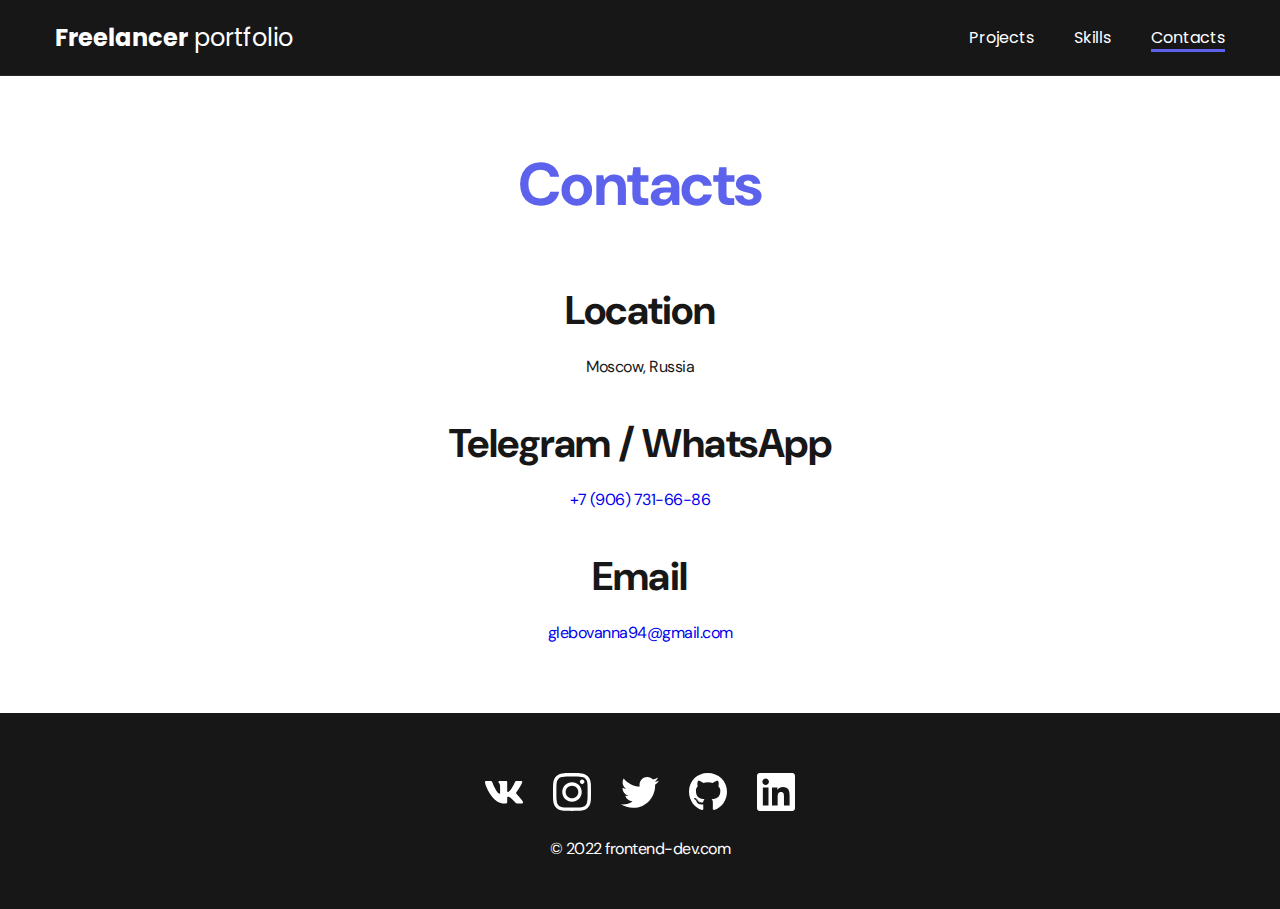
==== contacts.html @ 00a55a46 "add layout for contacts" ====
<!DOCTYPE html>
<html lang="en">
<head>
    <meta charset="UTF-8">
    <meta http-equiv="X-UA-Compatible" content="IE=edge">
    <meta name="viewport" content="width=device-width, initial-scale=1.0">
    <title>Freelancer portfolio</title>
    <link rel="stylesheet" href="./css/main.css">
</head>
<body>
    <nav class="nav">
        <div class="container">
            <div class="nav-row">
                <a href="./index.html" class="logo"><strong>Freelancer</strong> portfolio</a>
                <ul class="nav-list">
                    <li class="nav-list__item"><a href="./index.html" class="nav-list__link">Projects</a></li>
                    <li class="nav-list__item"><a href="./skills.html" class="nav-list__link">Skills</a></li>
                    <li class="nav-list__item"><a href="./contacts.html" class="nav-list__link nav-list__link--active">Contacts</a></li>
                </ul>
            </div>
        </div>
    </nav>

    <main class="section">
        <div class="container">
                <h1 class="title-1">Contacts</h1>
                <ul class="content-list">
                    <li class="content-list__item">
                        <h2 class="title-2">Location</h2>
                        <p>Moscow, Russia</p>
                    </li>
                    <li class="content-list__item">
                        <h2 class="title-2">Telegram / WhatsApp</h2>
                        <p><a href="tel:+79067316686">+7 (906) 731-66-86</a></p>
                    </li>
                    <li class="content-list__item">
                        <h2 class="title-2">Email</h2>
                        <p><a href="mailto:glebovanna94@gmail.com">glebovanna94@gmail.com</a></p>
                    </li>

                </ul>
        </div>
    </main>

    <footer class="footer">
        <div class="container">
            <div class="footer__wrapper">
                <ul class="social">
                    <li class="social__item">
                        <a href="#!"><img src="./img/icons/vk.svg" alt="vk"></a>
                    </li>
                    <li class="social__item">
                        <a href="#!"><img src="./img/icons/instagram.svg" alt="indtagram"></a>
                    </li>
                    <li class="social__item">
                        <a href="#!"><img src="./img/icons/twitter.svg" alt="twitter"></a>
                    </li>
                    <li class="social__item">
                        <a href="#!"><img src="./img/icons/gitHub.svg" alt="gitHub"></a>
                    </li>
                    <li class="social__item">
                        <a href="#!"><img src="./img/icons/linkedIn.svg" alt="linkedin"></a>
                    </li>
                </ul>
                <div class="copyright">
                    <p>© 2022 frontend-dev.com</p>
                </div>
            </div>
        </div>
    </footer>
</body>
</html>
---- css/main.css ----
@import "./reset.css";
@import url('https://fonts.googleapis.com/css2?family=DM+Sans:wght@400;500;700&family=Poppins:wght@400;500;700&display=swap');

/*
font-family: 'DM Sans', sans-serif;
font-family: 'Poppins', sans-serif;
*/

:root {
    --black:#171718;
    --black-border: #26292D;
    --white: #FFFFFF;
    --violet: #5C62EC;

    --dark-bg: var(--black);
    --dark-border: var(--black-border);
    --header-text: var(--white);
    --accent: var(--violet);
    --black-text: var(--black);
}


html, body {
    font-family: 'DM Sans', sans-serif;
    letter-spacing: -0.5px;
    color: var(--black-text);
}

/*general*/

.section {
    padding: 70px 0;
}

.title-1 {
    margin-bottom: 60px;
    font-weight: 700;
    font-size: 60px;
    line-height: 1.3;
    color: var(--accent);
    text-align: center;
}

.title-2 {
    font-weight: 700;
    font-size: 40px;
    line-height: 1.3;
    margin-bottom: 20px;
}

.container {
    max-width: 1200px;
    padding: 0 15px;
    margin: 0 auto;
}

/*nav*/

.nav {
    padding: 20px 0;
    margin: 0 auto;
    background-color: var(--dark-bg);
    color: var(--header-text);
    border-bottom: 1px solid #26292D;
    letter-spacing: normal;
}

.nav-row {
    display: flex;
    justify-content: space-between;
    align-items: center;
    column-gap: 30px;
    row-gap: 20px;
    flex-wrap: wrap;
}

.logo {
    color: var(--header-text);
    font-size: 24px;
    font-family: 'Poppins', sans-serif;
}

.logo strong {
    font-weight: 700;
}

.nav-list {
display: flex;
align-items: center;
column-gap: 40px;
font-size: 16px;
font-weight: 500px;
font-family: 'Poppins', sans-serif;
}


.nav-list__link {
color: var(--header-text);
transition: opacity 0.2s ease-in;
}

.nav-list__link:hover {
    opacity: 0.8;
}

.nav-list__link--active {
    position: relative;
}

.nav-list__link--active::before {
    position: absolute;
    left: 0;
    top: 100%;
    content: "";
    display: block;
    width: 100%;
    height: 3px;
    background-color: var(--accent);
}


/*header*/

.header {
    min-height: 695px;
    padding: 40px 0;
    background-color: var(--dark-bg);
    background-image: url(./../img/header-bg.png);
    background-repeat: no-repeat;
    background-size: auto;
    background-position: center center;
    color: var(--header-text);
    display: flex;
    justify-content: center;
    align-items: center;
    text-align: center;
}

.header__wrapper {
    max-width: 660px;
    padding: 0 15px;
}

.header__title {
    font-weight: 700;
    font-size: 40px;
    line-height: 140%;
    margin-bottom: 20px;
}

.header__title strong {
    font-size: 60px;
    font-weight: 700;
}

.header__title span {
    color: var(--accent);
}

.header__text {
    font-weight: 500;
    font-size: 18px;
    line-height: 1.3;
    margin-bottom: 40px;
}

.header__text p + p {
    line-height: 0.5em;
}


/*btn*/

.btn {
    display: inline-block;
    height: 48px;
    padding: 12px 28px;
    border-radius: 5px;
    background-color: var(--accent);
    color: var(--white);
    font-size: 16px;
    letter-spacing: 0.15px;
    font-weight: 500;
    transition: opacity 0.2s ease-in;
}

.btn:hover {
    opacity: 0.8;
}

.btn:active {
    position: relative;
    top: 1px;
}

.btn-outline {
    height: 48px;
    padding: 12px 20px;
    border: 1px solid #000000;
    border-radius: 5px;
    color: var(--black);
    display: flex;
    column-gap: 10px;
    align-items: center;
    transition: opacity 0.2s ease-in;
    font-weight: 500;
}

.btn-outline:hover {
    opacity: 0.8;
}

.btn-outline:active {
    position: relative;
    top: 1px;
}


/*projects*/

.projects {
    display: flex;
    flex-wrap: wrap;
    column-gap: 30px;
    row-gap: 30px;
}

.project {
    max-width: 370px;
    background-color: var(--white);
    box-shadow: 0px 5px 35px rgba(0, 0, 0, 0.25);
    border-radius: 10px;
}

.project__image {
    border-radius: 10px;
}

.project__title {
    padding: 15px 20px 25px;
    font-weight: 700;
    font-size: 24px;
    line-height: 1.3;
    color: var(--black-text);
}


/*project details*/

.project-details {
    max-width: 865px;
    margin: 0 auto;
    display: flex;
    flex-direction: column;
    align-items: center;
    text-align: center;
}

.project-details__image {
    max-width: 100%;
    margin-bottom: 40px;
    filter: drop-shadow(0px 5px 35px rgba(0, 0, 0, 0.25));
    border-radius: 10px;
}

.project-details__desc {
    font-weight: 700;
    font-size: 24px;
    line-height: 1.3;
    margin-bottom: 30px;
}

/* content list*/

.content-list {
    max-width: 570px;
    display: flex;
    flex-direction: column;
    align-items: center;
    text-align: center;
    row-gap: 40px;
    margin: 0 auto;
}

.content-list__item p + p {
    margin-top: 0.5em;
    font-size: 18px;
    line-height: 1.5;
}

/* footer*/

.footer {
    background-color: var(--dark-bg);
    padding: 60px 0 50px;
    color: var(--white);
}

.footer__wrapper {
    display: flex;
    flex-direction: column;
    align-items: center;
    row-gap: 27px;
}

.social {
    display: flex;
    column-gap: 30px;
    align-items: center;
}

.copyright p + p {
    margin-top: 1.5em;
}
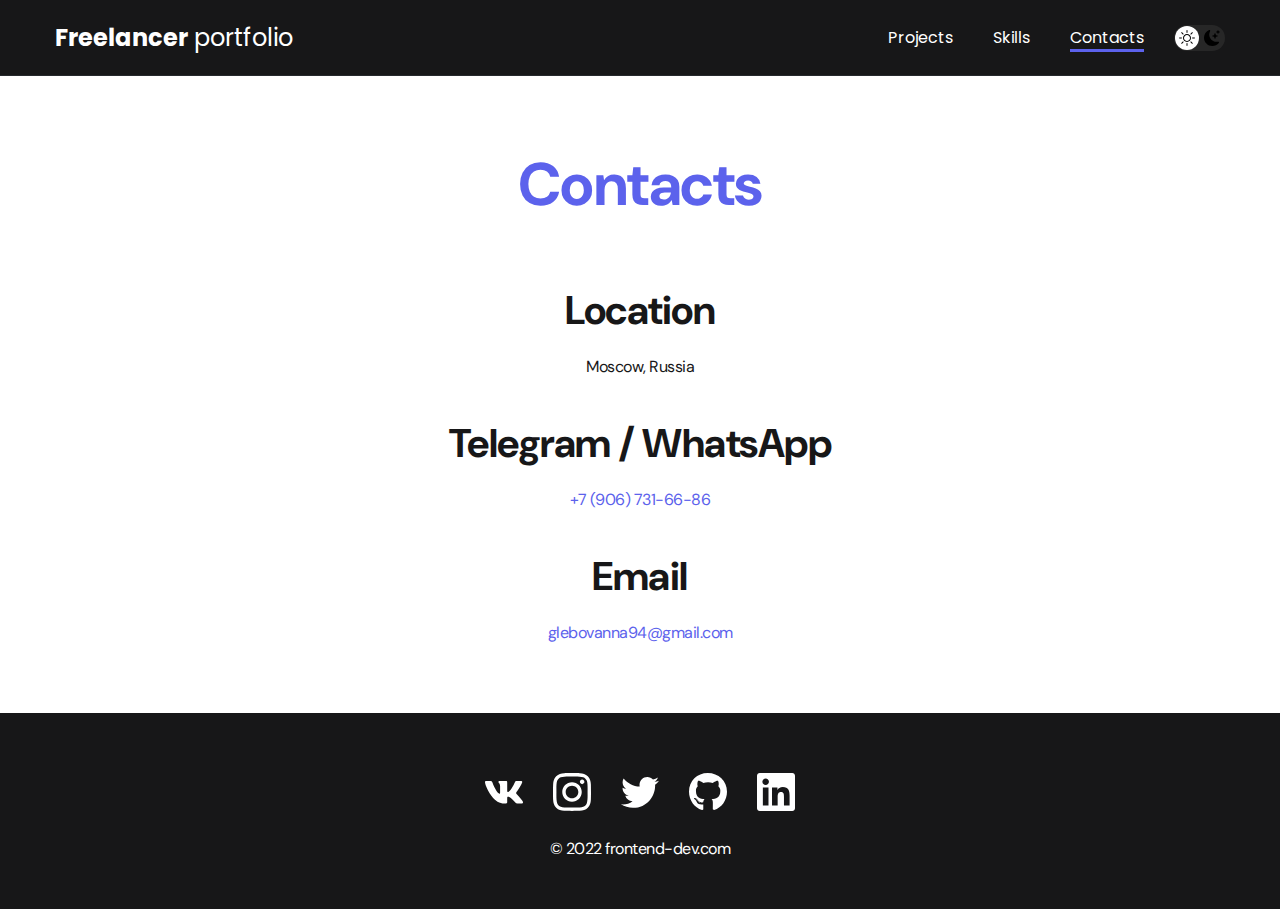
==== commit 27e783eb: "add dark mode variables" ====
--- a/contacts.html
+++ b/contacts.html
@@ -12,6 +12,10 @@
         <div class="container">
             <div class="nav-row">
                 <a href="./index.html" class="logo"><strong>Freelancer</strong> portfolio</a>
+                <button class="dark-mode-btn">
+                    <img src="./img/icons/sun.svg" alt="light mode" class="dark-mode-btn__icon">
+                    <img src="./img/icons/moon.svg" alt="dark mode" class="dark-mode-btn__icon">
+                </button>
                 <ul class="nav-list">
                     <li class="nav-list__item"><a href="./index.html" class="nav-list__link">Projects</a></li>
                     <li class="nav-list__item"><a href="./skills.html" class="nav-list__link">Skills</a></li>
@@ -68,5 +72,7 @@
             </div>
         </div>
     </footer>
+
+    <script src="./js/main.js"></script>
 </body>
 </html>--- a/css/main.css
+++ b/css/main.css
@@ -17,13 +17,25 @@
     --header-text: var(--white);
     --accent: var(--violet);
     --black-text: var(--black);
-}
-
+
+
+    /* light mode */
+
+    --page-bg:var(--white);
+    --text-color: var(--black);
+}
+
+.dark {
+    /*dark mode */
+    --page-bg:var(--black);
+    --text-color: var(--white);
+}
 
 html, body {
     font-family: 'DM Sans', sans-serif;
     letter-spacing: -0.5px;
-    color: var(--black-text);
+    background-color: var(--page-bg);
+    color: var(--text-color);
 }
 
 /*general*/
@@ -67,7 +79,7 @@
 
 .nav-row {
     display: flex;
-    justify-content: space-between;
+    justify-content: flex-end;
     align-items: center;
     column-gap: 30px;
     row-gap: 20px;
@@ -75,6 +87,7 @@
 }
 
 .logo {
+    margin-right: auto;
     color: var(--header-text);
     font-size: 24px;
     font-family: 'Poppins', sans-serif;
@@ -86,6 +99,8 @@
 
 .nav-list {
 display: flex;
+flex-wrap: wrap;
+row-gap: 10px;
 align-items: center;
 column-gap: 40px;
 font-size: 16px;
@@ -118,6 +133,41 @@
     background-color: var(--accent);
 }
 
+
+/* dark-mode btn */
+
+.dark-mode-btn {
+    order: 9;
+    position: relative;
+    display: flex;
+    justify-content: space-between;
+    width: 51px;
+    height: 26px;
+    background: #272727;
+    border-radius: 50px;
+    padding: 5px;
+}
+
+.dark-mode-btn__icon {
+    position: relative;
+}
+
+.dark-mode-btn::before {
+    position: absolute;
+    top: 1px;
+    left: 1px;
+    content: '';
+    display: block;
+    width: 24px;
+    height: 24px;
+    border-radius: 50%;
+    background-color: var(--white);
+    transition: left 0.2s ease-in;
+}
+
+.dark-mode-btn__active::before {
+    left: 26px;
+}
 
 /*header*/
 
@@ -221,6 +271,7 @@
 .projects {
     display: flex;
     flex-wrap: wrap;
+    justify-content: center;
     column-gap: 30px;
     row-gap: 30px;
 }
@@ -282,6 +333,10 @@
     margin: 0 auto;
 }
 
+.content-list a {
+    color: var(--accent);
+}
+
 .content-list__item p + p {
     margin-top: 0.5em;
     font-size: 18px;
@@ -291,6 +346,7 @@
 /* footer*/
 
 .footer {
+    margin-top: auto;
     background-color: var(--dark-bg);
     padding: 60px 0 50px;
     color: var(--white);
@@ -311,4 +367,56 @@
 
 .copyright p + p {
     margin-top: 1.5em;
+}
+
+
+@media (max-width: 620px) {
+    .header {
+        min-height: unset;
+    }
+    .header__title {
+        font-size: 30px;
+    }
+    .header__title strong {
+        font-size: 40px;
+    }
+    .nav-row {
+        justify-content: space-between;
+    }
+    .dark-mode-btn {
+        order: 0;
+    }
+    .section {
+        padding: 40px 0;
+    }
+    .title-1 {
+        margin-bottom: 40px;
+        font-size: 40px;
+    }
+    .project__title {
+        font-size: 22px;
+    }
+    .footer {
+        padding: 40px 0 30px;
+    }
+    .social__item {
+        width: 28px;
+    }
+    .social {
+        column-gap: 20px;
+    }
+    .footer__wrapper {
+        row-gap: 20px;
+    }
+    .title-2 {
+        font-size: 30px;
+        margin-bottom: 10px;
+    }
+    .content-list {
+        row-gap: 20px;
+    }
+    .project-details__desc {
+        font-size: 20px;
+        margin-bottom: 20px;
+    }
 }